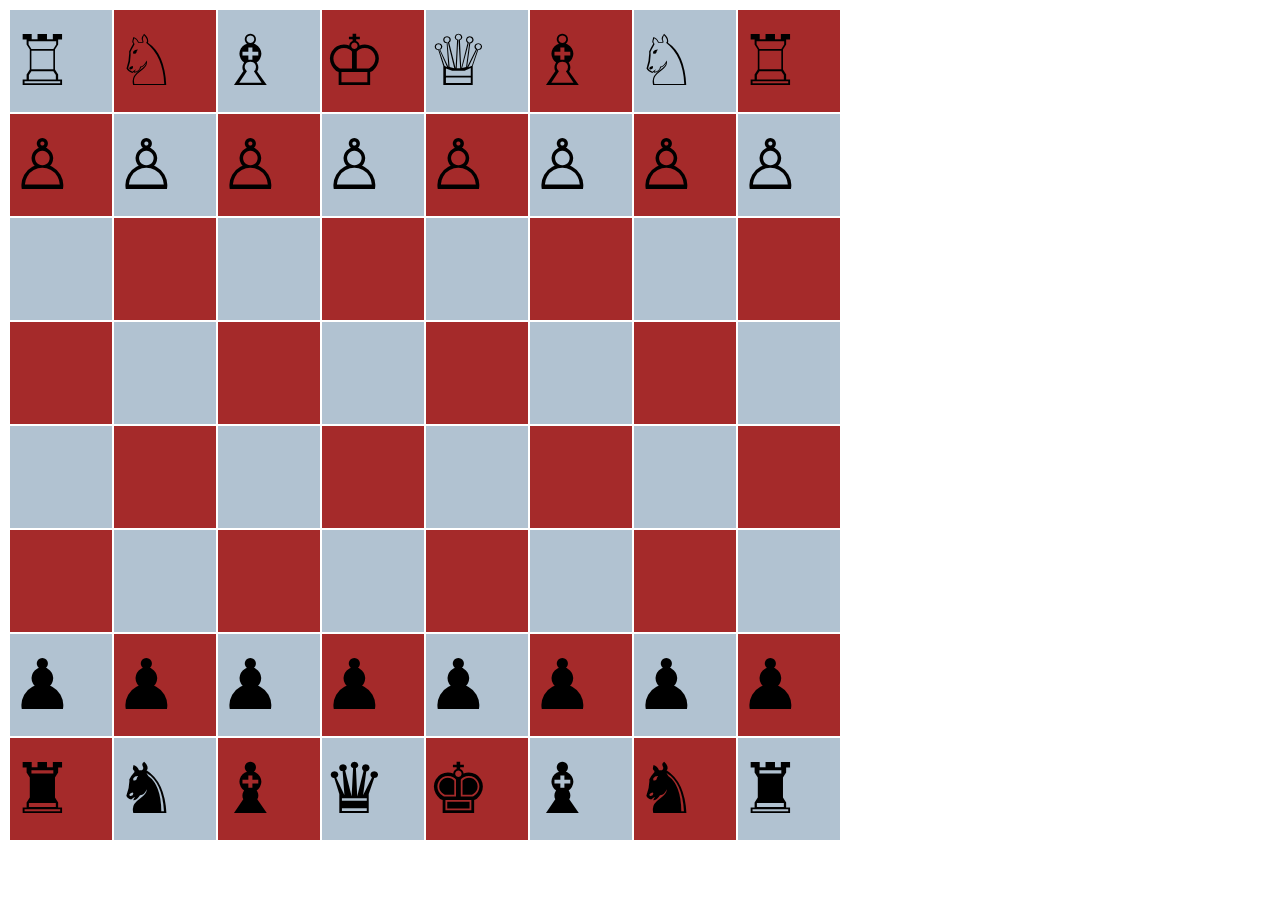
==== UF1_AC1/Tasca4.html @ 27a76cff "Tasca 4 Escacs realitzada amb TRTD i Tasca 4,1 feta amb flex" ====
<!DOCTYPE html>
<html lang="en">
  <head>
    <meta charset="UTF-8" />
    <meta
      name="viewport"
      content="width=device-width, initial-scale=parell.0"
    />
    <title>Tasca 4 Escacs</title>
    <style>
      body {
        justify-content: center;
      }
      td {
        justify-content: center;
        width: 100px;
        height: 100px;
      }
      .parell {
        background-color: rgb(177, 194, 209);
        font-size: 70px;
        justify-content: center;
      }
      .senar {
        background-color: brown;
        font-size: 70px;
        justify-content: center;
      }
    </style>
  </head>
  <body>
    <table>
      <tr>
        <td class="parell">&#9814;</td>
        <td class="senar">&#9816;</td>
        <td class="parell">&#9815;</td>
        <td class="senar">&#9812;</td>
        <td class="parell">&#9813;</td>
        <td class="senar">&#9815;</td>
        <td class="parell">&#9816;</td>
        <td class="senar">&#9814;</td>
      </tr>
      <tr>
        <td class="senar">&#9817;</td>
        <td class="parell">&#9817;</td>
        <td class="senar">&#9817;</td>
        <td class="parell">&#9817;</td>
        <td class="senar">&#9817;</td>
        <td class="parell">&#9817;</td>
        <td class="senar">&#9817;</td>
        <td class="parell">&#9817;</td>
      </tr>
      <tr>
        <td class="parell"></td>
        <td class="senar"></td>
        <td class="parell"></td>
        <td class="senar"></td>
        <td class="parell"></td>
        <td class="senar"></td>
        <td class="parell"></td>
        <td class="senar"></td>
      </tr>
      <tr>
        <td class="senar"></td>
        <td class="parell"></td>
        <td class="senar"></td>
        <td class="parell"></td>
        <td class="senar"></td>
        <td class="parell"></td>
        <td class="senar"></td>
        <td class="parell"></td>
      </tr>
      <tr>
        <td class="parell"></td>
        <td class="senar"></td>
        <td class="parell"></td>
        <td class="senar"></td>
        <td class="parell"></td>
        <td class="senar"></td>
        <td class="parell"></td>
        <td class="senar"></td>
      </tr>
      <tr>
        <td class="senar"></td>
        <td class="parell"></td>
        <td class="senar"></td>
        <td class="parell"></td>
        <td class="senar"></td>
        <td class="parell"></td>
        <td class="senar"></td>
        <td class="parell"></td>
      </tr>
      <tr>
        <td class="parell">&#9823;</td>
        <td class="senar">&#9823;</td>
        <td class="parell">&#9823;</td>
        <td class="senar">&#9823;</td>
        <td class="parell">&#9823;</td>
        <td class="senar">&#9823;</td>
        <td class="parell">&#9823;</td>
        <td class="senar">&#9823;</td>
      </tr>
      <tr>
        <td class="senar">&#9820;</td>
        <td class="parell">&#9822;</td>
        <td class="senar">&#9821;</td>
        <td class="parell">&#9819;</td>
        <td class="senar">&#9818;</td>
        <td class="parell">&#9821;</td>
        <td class="senar">&#9822;</td>
        <td class="parell">&#9820;</td>
      </tr>
    </table>
  </body>
</html>
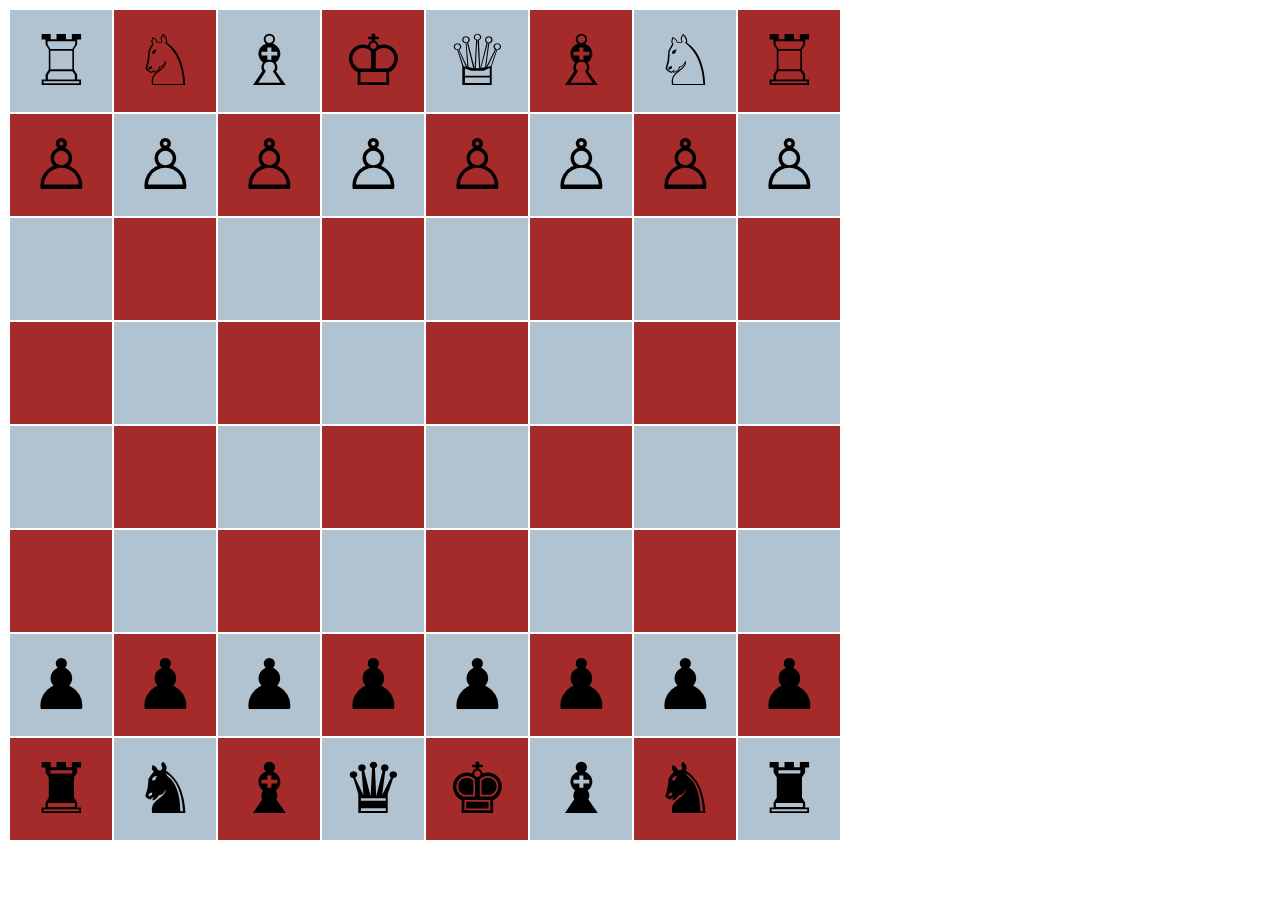
==== commit 0c98875e: "." ====
--- a/UF1_AC1/Tasca4.html
+++ b/UF1_AC1/Tasca4.html
@@ -15,6 +15,8 @@
         justify-content: center;
         width: 100px;
         height: 100px;
+        text-align: center;
+        font-size: 60px;
       }
       .parell {
         background-color: rgb(177, 194, 209);
